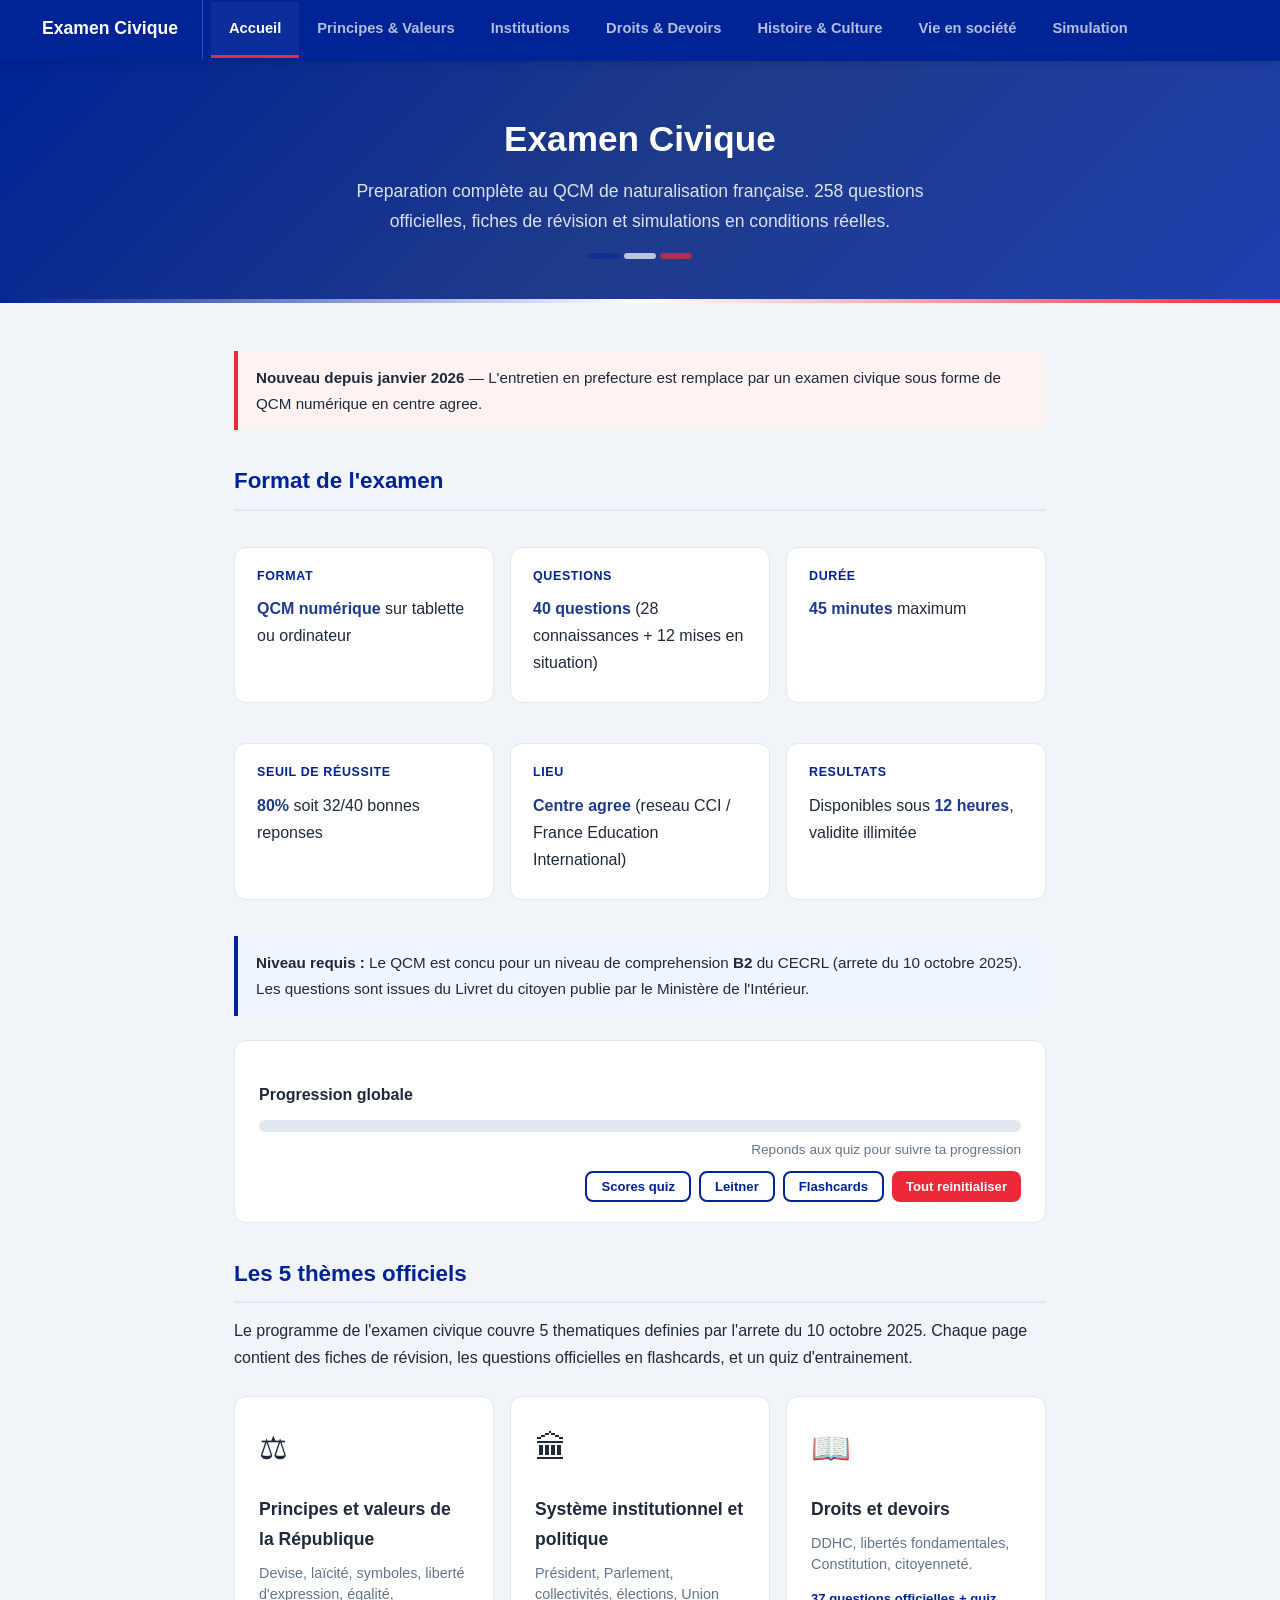
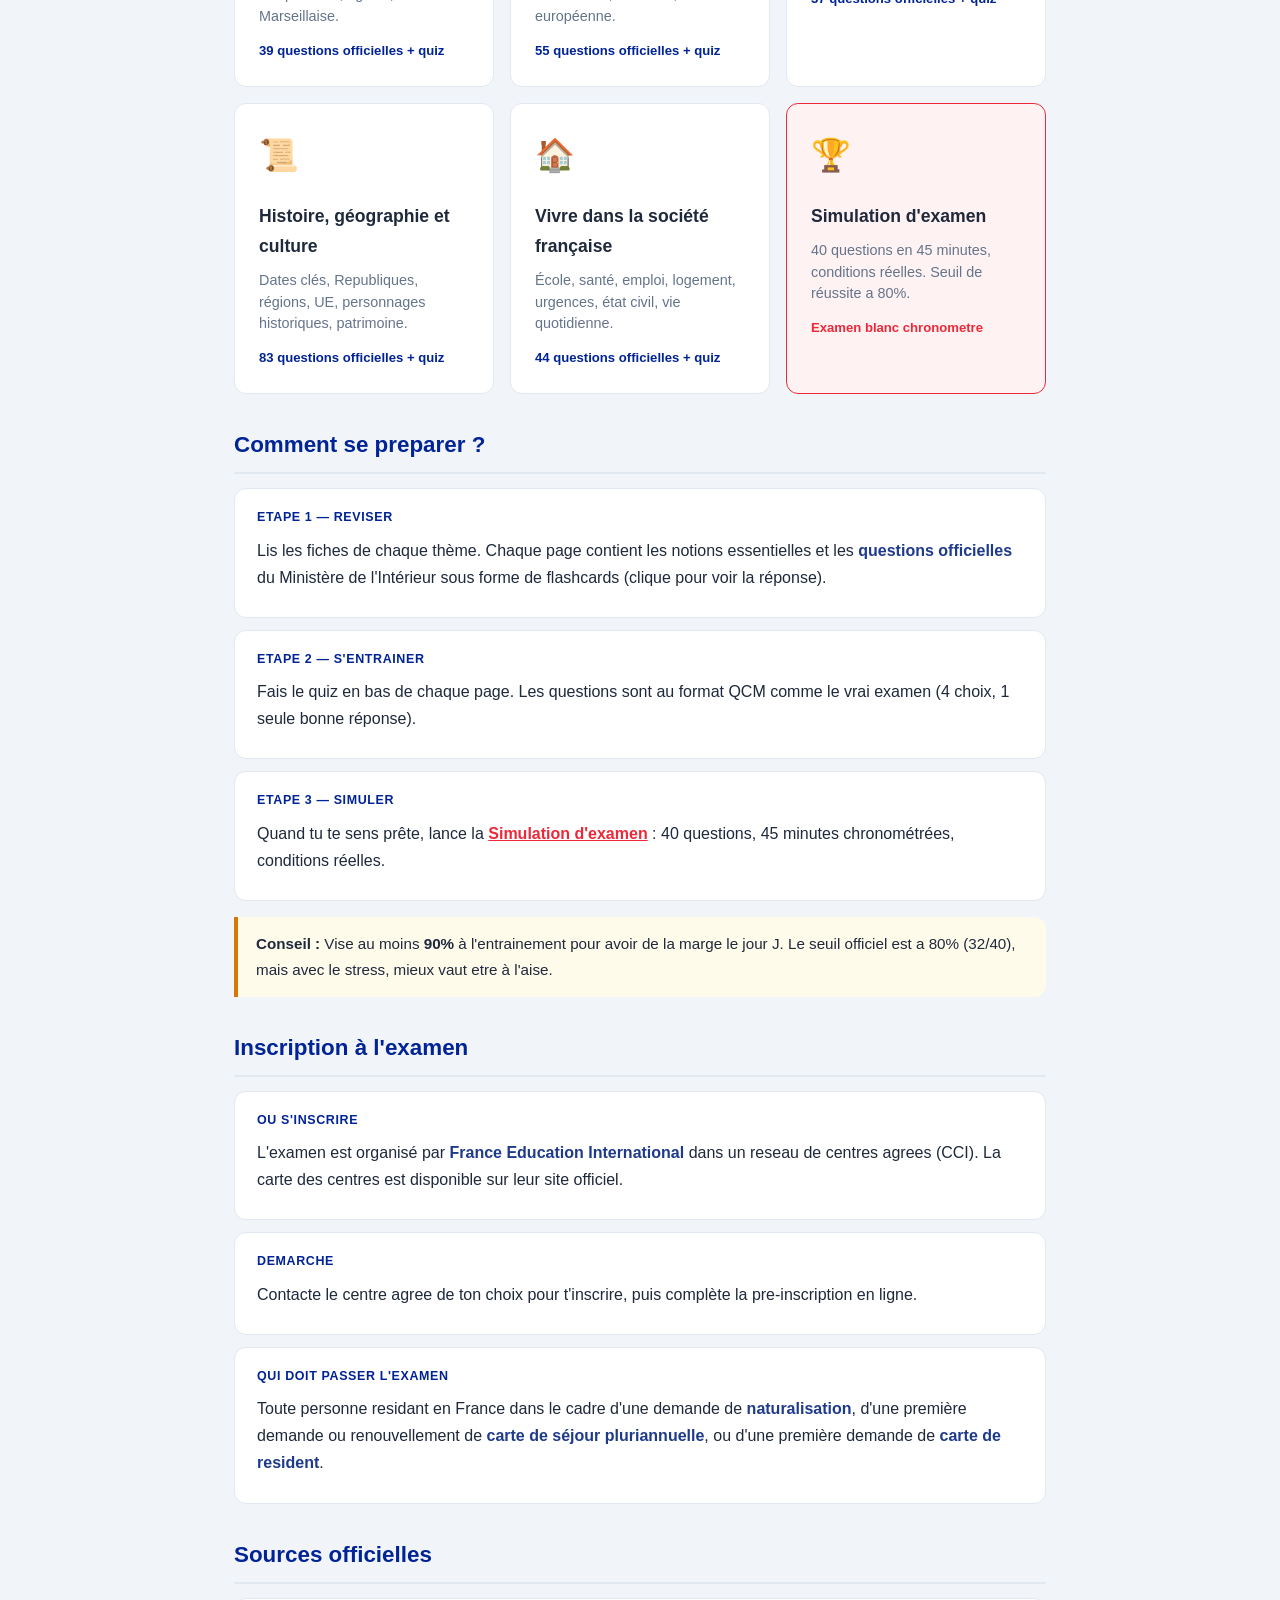
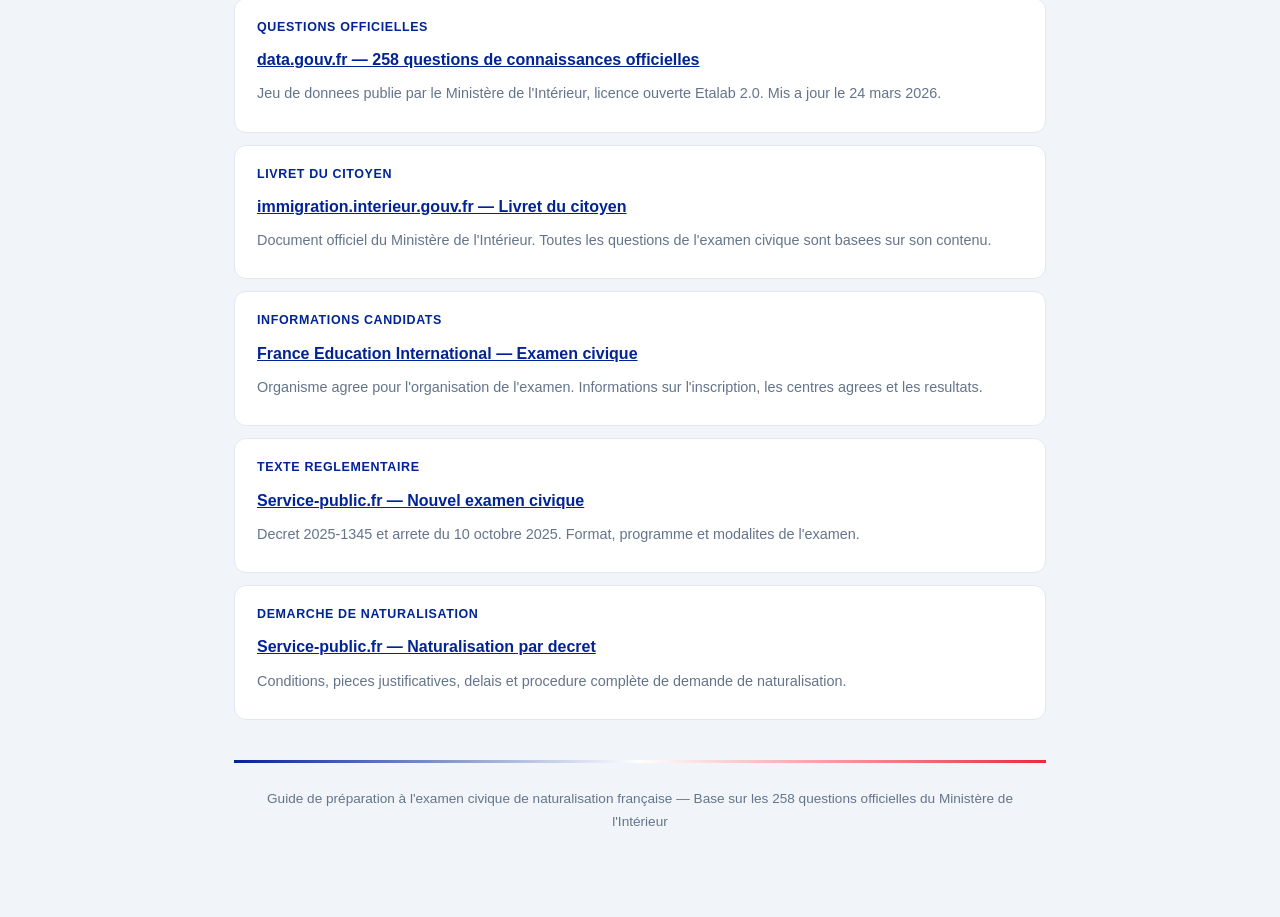
==== naturalisation/index.html @ 543a29cc "Hub Général: landing page + all hubs with safe-area fix for iPhone PWA" ====
<!DOCTYPE html>
<html lang="fr">
<head>
<meta charset="UTF-8">
<meta name="viewport" content="width=device-width, initial-scale=1.0">
<title>Examen Civique - Preparation Naturalisation Française</title>
<link rel="stylesheet" href="style.css">
</head>
<body>

<nav class="topnav">
  <a href="index.html" class="nav-brand">Examen Civique</a>
  <a href="index.html" class="active">Accueil</a>
  <a href="principes-valeurs.html">Principes & Valeurs</a>
  <a href="institutions.html">Institutions</a>
  <a href="droits-devoirs.html">Droits & Devoirs</a>
  <a href="histoire-culture.html">Histoire & Culture</a>
  <a href="vie-societe.html">Vie en société</a>
  <a href="simulation.html">Simulation</a>
</nav>

<div class="hero">
  <h1>Examen Civique</h1>
  <p>Preparation complète au QCM de naturalisation française. 258 questions officielles, fiches de révision et simulations en conditions réelles.</p>
  <div class="tricolore">
    <span class="b"></span><span class="w"></span><span class="r"></span>
  </div>
</div>

<div class="container">

  <div class="alert-box">
    <strong>Nouveau depuis janvier 2026</strong> — L'entretien en prefecture est remplace par un examen civique sous forme de QCM numérique en centre agree.
  </div>

  <h2>Format de l'examen</h2>

  <div class="cards-grid" style="grid-template-columns: repeat(auto-fill, minmax(200px, 1fr));">
    <div class="fact-card">
      <div class="label">Format</div>
      <p><strong>QCM numérique</strong> sur tablette ou ordinateur</p>
    </div>
    <div class="fact-card">
      <div class="label">Questions</div>
      <p><strong>40 questions</strong> (28 connaissances + 12 mises en situation)</p>
    </div>
    <div class="fact-card">
      <div class="label">Durée</div>
      <p><strong>45 minutes</strong> maximum</p>
    </div>
    <div class="fact-card">
      <div class="label">Seuil de réussite</div>
      <p><strong>80%</strong> soit 32/40 bonnes reponses</p>
    </div>
    <div class="fact-card">
      <div class="label">Lieu</div>
      <p><strong>Centre agree</strong> (reseau CCI / France Education International)</p>
    </div>
    <div class="fact-card">
      <div class="label">Resultats</div>
      <p>Disponibles sous <strong>12 heures</strong>, validite illimitée</p>
    </div>
  </div>

  <div class="info-box">
    <strong>Niveau requis :</strong> Le QCM est concu pour un niveau de comprehension <strong>B2</strong> du CECRL (arrete du 10 octobre 2025). Les questions sont issues du Livret du citoyen publie par le Ministère de l'Intérieur.
  </div>

  <div class="progress-wrap">
    <h3>Progression globale</h3>
    <div class="progress-bar-bg">
      <div class="progress-bar-fill" id="global-progress-fill" style="width: 0%"></div>
    </div>
    <div class="progress-text" id="global-progress-text">Reponds aux quiz pour suivre ta progression</div>
    <div style="margin-top: 10px; text-align: right; display: flex; gap: 8px; justify-content: flex-end; flex-wrap: wrap;">
      <button class="btn-outline btn" style="font-size: 0.82em; padding: 6px 14px;" onclick="if(confirm('Reinitialiser les scores des quiz ?')){Progress.reset(); location.reload();}">Scores quiz</button>
      <button class="btn-outline btn" style="font-size: 0.82em; padding: 6px 14px;" onclick="if(confirm('Reinitialiser la repetition espacee (Leitner) ?')){Leitner.reset(); location.reload();}">Leitner</button>
      <button class="btn-outline btn" style="font-size: 0.82em; padding: 6px 14px;" onclick="if(confirm('Reinitialiser le marquage des flashcards ?')){FlashMastery.reset(); location.reload();}">Flashcards</button>
      <button class="btn btn-rouge" style="font-size: 0.82em; padding: 6px 14px;" onclick="if(confirm('Tout reinitialiser ? Scores, Leitner et flashcards seront effaces.')){Progress.reset(); Leitner.reset(); FlashMastery.reset(); location.reload();}">Tout reinitialiser</button>
    </div>
  </div>

  <h2>Les 5 thèmes officiels</h2>
  <p>Le programme de l'examen civique couvre 5 thematiques definies par l'arrete du 10 octobre 2025. Chaque page contient des fiches de révision, les questions officielles en flashcards, et un quiz d'entrainement.</p>

  <div class="cards-grid">
    <a href="principes-valeurs.html" class="topic-card">
      <span class="card-emoji">&#9878;</span>
      <h3>Principes et valeurs de la République</h3>
      <p>Devise, laïcité, symboles, liberté d'expression, égalité, Marseillaise.</p>
      <div class="card-count">39 questions officielles + quiz</div>
      <div class="card-mastery" data-mastery="principes"></div>
    </a>
    <a href="institutions.html" class="topic-card">
      <span class="card-emoji">&#127963;</span>
      <h3>Système institutionnel et politique</h3>
      <p>Président, Parlement, collectivités, élections, Union européenne.</p>
      <div class="card-count">55 questions officielles + quiz</div>
      <div class="card-mastery" data-mastery="institutions"></div>
    </a>
    <a href="droits-devoirs.html" class="topic-card">
      <span class="card-emoji">&#128214;</span>
      <h3>Droits et devoirs</h3>
      <p>DDHC, libertés fondamentales, Constitution, citoyenneté.</p>
      <div class="card-count">37 questions officielles + quiz</div>
      <div class="card-mastery" data-mastery="droits"></div>
    </a>
    <a href="histoire-culture.html" class="topic-card">
      <span class="card-emoji">&#128220;</span>
      <h3>Histoire, géographie et culture</h3>
      <p>Dates clés, Republiques, régions, UE, personnages historiques, patrimoine.</p>
      <div class="card-count">83 questions officielles + quiz</div>
      <div class="card-mastery" data-mastery="histoire"></div>
    </a>
    <a href="vie-societe.html" class="topic-card">
      <span class="card-emoji">&#127968;</span>
      <h3>Vivre dans la société française</h3>
      <p>École, santé, emploi, logement, urgences, état civil, vie quotidienne.</p>
      <div class="card-count">44 questions officielles + quiz</div>
      <div class="card-mastery" data-mastery="vie"></div>
    </a>
    <a href="simulation.html" class="topic-card" style="border-color: var(--rouge); background: var(--rouge-bg);">
      <span class="card-emoji">&#127942;</span>
      <h3>Simulation d'examen</h3>
      <p>40 questions en 45 minutes, conditions réelles. Seuil de réussite a 80%.</p>
      <div class="card-count" style="color: var(--rouge);">Examen blanc chronometre</div>
    </a>
  </div>

  <h2>Comment se preparer ?</h2>

  <div class="fact-card">
    <div class="label">Etape 1 — Reviser</div>
    <p>Lis les fiches de chaque thème. Chaque page contient les notions essentielles et les <strong>questions officielles</strong> du Ministère de l'Intérieur sous forme de flashcards (clique pour voir la réponse).</p>
  </div>
  <div class="fact-card">
    <div class="label">Etape 2 — S'entrainer</div>
    <p>Fais le quiz en bas de chaque page. Les questions sont au format QCM comme le vrai examen (4 choix, 1 seule bonne réponse).</p>
  </div>
  <div class="fact-card">
    <div class="label">Etape 3 — Simuler</div>
    <p>Quand tu te sens prête, lance la <a href="simulation.html" style="color:var(--rouge);font-weight:700;">Simulation d'examen</a> : 40 questions, 45 minutes chronométrées, conditions réelles.</p>
  </div>

  <div class="tip-box">
    <strong>Conseil :</strong> Vise au moins <strong>90%</strong> à l'entrainement pour avoir de la marge le jour J. Le seuil officiel est a 80% (32/40), mais avec le stress, mieux vaut etre à l'aise.
  </div>

  <h2>Inscription à l'examen</h2>

  <div class="fact-card">
    <div class="label">Ou s'inscrire</div>
    <p>L'examen est organisé par <strong>France Education International</strong> dans un reseau de centres agrees (CCI). La carte des centres est disponible sur leur site officiel.</p>
  </div>
  <div class="fact-card">
    <div class="label">Demarche</div>
    <p>Contacte le centre agree de ton choix pour t'inscrire, puis complète la pre-inscription en ligne.</p>
  </div>
  <div class="fact-card">
    <div class="label">Qui doit passer l'examen</div>
    <p>Toute personne residant en France dans le cadre d'une demande de <strong>naturalisation</strong>, d'une première demande ou renouvellement de <strong>carte de séjour pluriannuelle</strong>, ou d'une première demande de <strong>carte de resident</strong>.</p>
  </div>

  <h2>Sources officielles</h2>

  <div class="fact-card">
    <div class="label">Questions officielles</div>
    <p><a href="https://www.data.gouv.fr/datasets/examen-civique-naturalisation-questions-de-connaissances-officielles-et-propositions-de-reponses" target="_blank" style="color:var(--bleu);font-weight:600;">data.gouv.fr — 258 questions de connaissances officielles</a></p>
    <p style="font-size:0.9em;color:var(--muted);">Jeu de donnees publie par le Ministère de l'Intérieur, licence ouverte Etalab 2.0. Mis a jour le 24 mars 2026.</p>
  </div>
  <div class="fact-card">
    <div class="label">Livret du citoyen</div>
    <p><a href="https://www.immigration.interieur.gouv.fr/Integration-et-Acces-a-la-nationalite/La-nationalite-francaise/Le-livret-du-citoyen" target="_blank" style="color:var(--bleu);font-weight:600;">immigration.interieur.gouv.fr — Livret du citoyen</a></p>
    <p style="font-size:0.9em;color:var(--muted);">Document officiel du Ministère de l'Intérieur. Toutes les questions de l'examen civique sont basees sur son contenu.</p>
  </div>
  <div class="fact-card">
    <div class="label">Informations candidats</div>
    <p><a href="https://www.france-education-international.fr/examen-civique/examen-civique-informations-pour-les-candidats?langue=fr" target="_blank" style="color:var(--bleu);font-weight:600;">France Education International — Examen civique</a></p>
    <p style="font-size:0.9em;color:var(--muted);">Organisme agree pour l'organisation de l'examen. Informations sur l'inscription, les centres agrees et les resultats.</p>
  </div>
  <div class="fact-card">
    <div class="label">Texte reglementaire</div>
    <p><a href="https://www.service-public.gouv.fr/particuliers/actualites/A18713" target="_blank" style="color:var(--bleu);font-weight:600;">Service-public.fr — Nouvel examen civique</a></p>
    <p style="font-size:0.9em;color:var(--muted);">Decret 2025-1345 et arrete du 10 octobre 2025. Format, programme et modalites de l'examen.</p>
  </div>
  <div class="fact-card">
    <div class="label">Demarche de naturalisation</div>
    <p><a href="https://www.service-public.gouv.fr/particuliers/vosdroits/F2213" target="_blank" style="color:var(--bleu);font-weight:600;">Service-public.fr — Naturalisation par decret</a></p>
    <p style="font-size:0.9em;color:var(--muted);">Conditions, pieces justificatives, delais et procedure complète de demande de naturalisation.</p>
  </div>

  <div class="footer">
    Guide de préparation à l'examen civique de naturalisation française &mdash; Base sur les 258 questions officielles du Ministère de l'Intérieur
  </div>
</div>

<script src="quiz-engine.js"></script>
</body>
</html>
---- naturalisation/style.css ----
:root {
  --bleu: #002395;
  --bleu-light: #1e3a8a;
  --bleu-bg: #eff6ff;
  --bleu-border: #bfdbfe;
  --rouge: #ED2939;
  --rouge-light: #dc2626;
  --rouge-bg: #fef2f2;
  --rouge-border: #fecaca;
  --bg: #ffffff;
  --card: #f8fafc;
  --border: #e2e8f0;
  --text: #1e293b;
  --muted: #64748b;
  --green: #16a34a;
  --green-bg: #f0fdf4;
  --green-border: #bbf7d0;
  --orange: #d97706;
  --orange-bg: #fffbeb;
  --orange-border: #fde68a;
  --radius: 12px;
}

* { margin: 0; padding: 0; box-sizing: border-box; }

body {
  font-family: -apple-system, BlinkMacSystemFont, 'Segoe UI', Helvetica, Arial, sans-serif;
  background: #f1f5f9; color: var(--text); line-height: 1.7;
  min-height: 100vh;
}

/* ---- NAV ---- */
.topnav {
  background: var(--bleu);
  padding: 0 24px;
  position: sticky; top: 0; z-index: 100;
  box-shadow: 0 2px 8px rgba(0,0,0,0.15);
  display: flex; align-items: center; gap: 0;
  overflow-x: auto; -webkit-overflow-scrolling: touch;
}
.topnav a {
  color: rgba(255,255,255,0.7); text-decoration: none;
  padding: 14px 18px; font-size: 0.92em; font-weight: 600;
  white-space: nowrap; border-bottom: 3px solid transparent;
  transition: all 0.2s;
}
.topnav a:hover { color: #fff; background: rgba(255,255,255,0.08); }
.topnav a.active {
  color: #fff; border-bottom-color: var(--rouge);
  background: rgba(255,255,255,0.05);
}
.topnav .nav-brand {
  font-size: 1.1em; font-weight: 800; color: #fff;
  padding-right: 24px; margin-right: 8px;
  border-right: 1px solid rgba(255,255,255,0.2);
}

/* ---- HERO ---- */
.hero {
  background: linear-gradient(135deg, var(--bleu) 0%, #1e3a8a 50%, #1e40af 100%);
  padding: 48px 24px 36px; text-align: center; color: #fff;
  position: relative; overflow: hidden;
}
.hero::after {
  content: ''; position: absolute; bottom: 0; left: 0; right: 0; height: 4px;
  background: linear-gradient(90deg, var(--bleu), #fff, var(--rouge));
}
.hero h1 { font-size: 2.2em; font-weight: 800; margin-bottom: 8px; }
.hero p { color: rgba(255,255,255,0.85); font-size: 1.1em; max-width: 600px; margin: 0 auto; }
.hero .tricolore {
  display: inline-flex; gap: 4px; margin-top: 16px;
}
.hero .tricolore span {
  width: 32px; height: 6px; border-radius: 3px;
}
.hero .tricolore .b { background: var(--bleu); opacity: 0.5; }
.hero .tricolore .w { background: #fff; opacity: 0.7; }
.hero .tricolore .r { background: var(--rouge); opacity: 0.7; }

/* ---- PAGE HERO (smaller) ---- */
.page-hero {
  background: linear-gradient(135deg, var(--bleu) 0%, #1e40af 100%);
  padding: 32px 24px 24px; color: #fff;
  position: relative;
}
.page-hero::after {
  content: ''; position: absolute; bottom: 0; left: 0; right: 0; height: 3px;
  background: linear-gradient(90deg, var(--bleu), #fff, var(--rouge));
}
.page-hero h1 { font-size: 1.8em; font-weight: 800; }
.page-hero p { color: rgba(255,255,255,0.8); font-size: 1em; margin-top: 4px; }
.page-hero .emoji { font-size: 1.6em; margin-right: 8px; }

/* ---- LAYOUT ---- */
.container {
  max-width: 860px; margin: 0 auto; padding: 32px 24px 60px;
}

/* ---- CARDS INDEX ---- */
.cards-grid {
  display: grid; grid-template-columns: repeat(auto-fill, minmax(260px, 1fr));
  gap: 16px; margin: 24px 0;
}
.topic-card {
  background: var(--bg); border: 1px solid var(--border);
  border-radius: var(--radius); padding: 24px;
  text-decoration: none; color: var(--text);
  transition: all 0.2s; position: relative; overflow: hidden;
}
.topic-card:hover {
  border-color: var(--bleu); transform: translateY(-2px);
  box-shadow: 0 8px 24px rgba(0,0,0,0.08);
}
.topic-card .card-emoji { font-size: 2em; margin-bottom: 12px; display: block; }
.topic-card h3 { font-size: 1.1em; font-weight: 700; margin-bottom: 6px; }
.topic-card p { font-size: 0.9em; color: var(--muted); line-height: 1.5; }
.topic-card .card-count {
  margin-top: 12px; font-size: 0.82em; color: var(--bleu);
  font-weight: 600;
}

/* ---- PROGRESS BAR ---- */
.progress-wrap {
  background: var(--bg); border: 1px solid var(--border);
  border-radius: var(--radius); padding: 20px 24px; margin: 24px 0;
}
.progress-wrap h3 { font-size: 1em; font-weight: 700; margin-bottom: 12px; }
.progress-bar-bg {
  background: #e2e8f0; border-radius: 8px; height: 12px; overflow: hidden;
}
.progress-bar-fill {
  height: 100%; border-radius: 8px;
  background: linear-gradient(90deg, var(--bleu), var(--rouge));
  transition: width 0.5s ease;
}
.progress-text {
  font-size: 0.85em; color: var(--muted); margin-top: 6px; text-align: right;
}

/* ---- CONTENT ---- */
h2 {
  font-size: 1.4em; font-weight: 700; margin: 32px 0 14px;
  padding-bottom: 8px; border-bottom: 2px solid var(--border);
  color: var(--bleu);
}
h2:first-child { margin-top: 0; }
h3 { font-size: 1.1em; font-weight: 700; margin: 20px 0 8px; color: var(--text); }
p { margin: 8px 0; }

/* ---- INFO/ALERT BOXES ---- */
.info-box {
  background: var(--bleu-bg); border-left: 4px solid var(--bleu);
  border-radius: 0 var(--radius) var(--radius) 0;
  padding: 14px 18px; margin: 16px 0; font-size: 0.95em;
}
.alert-box {
  background: var(--rouge-bg); border-left: 4px solid var(--rouge);
  border-radius: 0 var(--radius) var(--radius) 0;
  padding: 14px 18px; margin: 16px 0; font-size: 0.95em;
}
.success-box {
  background: var(--green-bg); border-left: 4px solid var(--green);
  border-radius: 0 var(--radius) var(--radius) 0;
  padding: 14px 18px; margin: 16px 0; font-size: 0.95em;
}
.tip-box {
  background: var(--orange-bg); border-left: 4px solid var(--orange);
  border-radius: 0 var(--radius) var(--radius) 0;
  padding: 14px 18px; margin: 16px 0; font-size: 0.95em;
}

/* ---- FACT CARDS ---- */
.fact-card {
  background: var(--bg); border: 1px solid var(--border);
  border-radius: var(--radius); padding: 18px 22px; margin: 12px 0;
  transition: border-color 0.2s;
}
.fact-card:hover { border-color: var(--bleu-border); }
.fact-card .label {
  font-size: 0.78em; font-weight: 700; text-transform: uppercase;
  letter-spacing: 0.05em; color: var(--bleu); margin-bottom: 6px;
}
.fact-card strong { color: var(--bleu-light); }

/* ---- KEY-VALUE LIST ---- */
.kv-list { list-style: none; margin: 12px 0; }
.kv-list li {
  padding: 10px 16px; border-bottom: 1px solid var(--border);
  display: flex; gap: 12px; align-items: baseline;
  font-size: 0.95em;
}
.kv-list li:last-child { border-bottom: none; }
.kv-list .key {
  font-weight: 700; color: var(--bleu); min-width: 140px; flex-shrink: 0;
}

/* ---- TIMELINE ---- */
.timeline { margin: 20px 0; position: relative; padding-left: 32px; }
.timeline::before {
  content: ''; position: absolute; left: 12px; top: 0; bottom: 0;
  width: 3px; background: linear-gradient(to bottom, var(--bleu), var(--rouge));
  border-radius: 2px;
}
.timeline-item { margin: 16px 0; position: relative; }
.timeline-item::before {
  content: ''; position: absolute; left: -26px; top: 6px;
  width: 12px; height: 12px; background: var(--bleu);
  border: 3px solid var(--bleu-bg); border-radius: 50%;
}
.timeline-item .date {
  font-weight: 800; color: var(--rouge); font-size: 0.95em;
}
.timeline-item .event { margin-top: 2px; font-size: 0.95em; }

/* ---- TABLE ---- */
.data-table {
  width: 100%; border-collapse: collapse; margin: 16px 0;
  font-size: 0.92em;
}
.data-table th {
  text-align: left; padding: 10px 14px; background: var(--bleu);
  color: #fff; font-weight: 600; font-size: 0.9em;
}
.data-table td {
  padding: 10px 14px; border-bottom: 1px solid var(--border);
}
.data-table tr:hover td { background: var(--bleu-bg); }

/* ---- FLASHCARD ---- */
.flashcard {
  background: var(--bg); border: 2px solid var(--border);
  border-radius: var(--radius); padding: 24px;
  margin: 12px 0; cursor: pointer;
  transition: all 0.3s;
}
.flashcard:hover { border-color: var(--bleu); }
.flashcard .question {
  font-weight: 700; font-size: 1.05em; color: var(--bleu);
}
.flashcard .answer {
  display: none; margin-top: 12px; padding-top: 12px;
  border-top: 1px dashed var(--border);
}
.flashcard.open .answer { display: block; }
.flashcard .reveal-hint {
  font-size: 0.82em; color: var(--muted); margin-top: 8px;
}
.flashcard.open .reveal-hint { display: none; }

/* Answer formatting */
.flashcard .answer-key {
  display: block;
  font-size: 1.15em;
  font-weight: 700;
  color: var(--green);
  line-height: 1.5;
  padding: 8px 14px;
  background: var(--green-bg);
  border-radius: 8px;
  border-left: 4px solid var(--green);
}
.flashcard .answer-points {
  list-style: none;
  margin: 0;
  padding: 0;
  display: flex;
  flex-direction: column;
  gap: 6px;
}
.flashcard .answer-points li {
  padding: 8px 14px;
  background: var(--green-bg);
  border-radius: 8px;
  border-left: 4px solid var(--green);
  font-size: 0.97em;
  line-height: 1.5;
  color: var(--text);
}
.flashcard .answer-points li strong,
.flashcard .answer-key strong {
  color: var(--bleu);
}

/* ---- QUIZ ---- */
.quiz-section {
  background: var(--card); border: 2px solid var(--border);
  border-radius: 16px; padding: 28px; margin: 32px 0;
}
.quiz-section h2 {
  border: none; margin: 0 0 20px; padding: 0;
  color: var(--bleu);
}
.quiz-question {
  background: var(--bg); border: 1px solid var(--border);
  border-radius: var(--radius); padding: 20px; margin: 14px 0;
}
.quiz-question .q-text {
  font-weight: 700; margin-bottom: 12px; font-size: 1em;
}
.quiz-question .q-num {
  font-size: 0.8em; color: var(--muted); font-weight: 600;
  margin-bottom: 4px;
}
.quiz-options { list-style: none; display: flex; flex-direction: column; gap: 8px; }
.quiz-options li {
  padding: 10px 16px; border: 2px solid var(--border);
  border-radius: 8px; cursor: pointer; font-size: 0.95em;
  transition: all 0.2s;
}
.quiz-options li:hover { border-color: var(--bleu); background: var(--bleu-bg); }
.quiz-options li.selected { border-color: var(--bleu); background: var(--bleu-bg); font-weight: 600; }
.quiz-options li.correct {
  border-color: var(--green); background: var(--green-bg);
  font-weight: 600;
}
.quiz-options li.wrong {
  border-color: var(--rouge); background: var(--rouge-bg);
  opacity: 0.7;
}
.quiz-options li.disabled { pointer-events: none; }
.quiz-explanation {
  display: none; margin-top: 10px; padding: 10px 14px;
  background: var(--green-bg); border-radius: 8px;
  font-size: 0.9em; color: #166534;
}
.quiz-explanation.visible { display: block; }
.review-course-link {
  display: inline-block; margin-top: 6px; padding: 3px 10px;
  background: var(--bleu-bg); border: 1px solid var(--bleu-border);
  border-radius: 6px; font-size: 0.88em; color: var(--bleu);
  text-decoration: none; font-weight: 500;
}
.review-course-link:hover { background: var(--bleu-border); }
.quiz-tips {
  padding: 14px 18px; margin-bottom: 20px;
  background: var(--orange-bg); border: 1px solid var(--orange-border);
  border-radius: var(--radius); font-size: 0.9em;
}
.quiz-tips strong { color: var(--orange); }
.quiz-tips ul { margin: 6px 0 0 20px; }
.quiz-tips li { margin-bottom: 2px; }

.quiz-result {
  text-align: center; padding: 24px; margin-top: 20px;
  background: var(--bg); border-radius: var(--radius);
  border: 2px solid var(--border);
}
.quiz-result .score {
  font-size: 2.5em; font-weight: 800;
  background: linear-gradient(135deg, var(--bleu), var(--rouge));
  -webkit-background-clip: text; -webkit-text-fill-color: transparent;
}
.quiz-result .label { color: var(--muted); margin-top: 4px; }
.quiz-result .message { margin-top: 12px; font-weight: 600; font-size: 1.1em; }

.btn {
  display: inline-block; padding: 10px 24px;
  background: var(--bleu); color: #fff; border: none;
  border-radius: 8px; font-size: 0.95em; font-weight: 600;
  cursor: pointer; transition: all 0.2s; text-decoration: none;
}
.btn:hover { background: var(--bleu-light); transform: translateY(-1px); }
.btn-rouge { background: var(--rouge); }
.btn-rouge:hover { background: var(--rouge-light); }
.btn-outline {
  background: transparent; color: var(--bleu);
  border: 2px solid var(--bleu);
}
.btn-outline:hover { background: var(--bleu-bg); }

.btn-group { display: flex; gap: 12px; margin-top: 16px; flex-wrap: wrap; }

/* ---- TAG / BADGE ---- */
.tag {
  display: inline-block; padding: 3px 10px; border-radius: 20px;
  font-size: 0.78em; font-weight: 700;
}
.tag-bleu { background: var(--bleu-bg); color: var(--bleu); }
.tag-rouge { background: var(--rouge-bg); color: var(--rouge); }
.tag-green { background: var(--green-bg); color: var(--green); }
.tag-orange { background: var(--orange-bg); color: var(--orange); }

/* ---- FOOTER ---- */
.footer {
  text-align: center; padding: 24px; margin-top: 40px;
  border-top: 3px solid transparent;
  border-image: linear-gradient(90deg, var(--bleu), #fff, var(--rouge)) 1;
  font-size: 0.85em; color: var(--muted);
}

/* ---- TIMER ---- */
.timer-bar {
  position: sticky; top: 48px; z-index: 90;
  background: var(--bg); border-bottom: 1px solid var(--border);
  padding: 10px 24px; display: flex; align-items: center;
  justify-content: space-between;
}
.timer-bar .timer-display {
  font-size: 1.4em; font-weight: 800; font-family: 'SF Mono', Consolas, monospace;
  color: var(--bleu);
}
.timer-bar .timer-display.timer-warn { color: var(--orange); }
.timer-bar .timer-display.timer-up { color: var(--rouge); animation: pulse 1s infinite; }
@keyframes pulse { 0%, 100% { opacity: 1; } 50% { opacity: 0.5; } }
.timer-bar .timer-label { font-size: 0.9em; color: var(--muted); }
.timer-bar .timer-progress {
  font-size: 0.9em; font-weight: 600; color: var(--bleu);
}

/* ---- PASS/FAIL INDICATOR ---- */
.pass-indicator {
  display: inline-block; padding: 6px 20px; border-radius: 8px;
  font-weight: 800; font-size: 1.1em; margin-top: 8px;
}
.pass-indicator.pass { background: var(--green-bg); color: var(--green); border: 2px solid var(--green); }
.pass-indicator.fail { background: var(--rouge-bg); color: var(--rouge); border: 2px solid var(--rouge); }

/* ---- OFFICIAL QUESTION TAG ---- */
.official-tag {
  display: inline-block; padding: 2px 8px; border-radius: 4px;
  font-size: 0.72em; font-weight: 700; text-transform: uppercase;
  background: #fef3c7; color: #92400e; letter-spacing: 0.03em;
}

/* ---- PIEGE / TRAP WARNING ---- */
.piege-box {
  background: #fef3c7;
  border: 2px solid #f59e0b;
  border-radius: var(--radius);
  padding: 16px 20px;
  margin: 20px 0;
  font-size: 0.93em;
  position: relative;
}
.piege-box::before {
  content: 'PIEGE EXAMEN';
  display: inline-block;
  background: #f59e0b;
  color: #fff;
  font-size: 0.72em;
  font-weight: 800;
  padding: 2px 8px;
  border-radius: 4px;
  letter-spacing: 0.05em;
  margin-bottom: 8px;
}
.piege-box strong { color: #92400e; }
.piege-box ul { margin: 6px 0 0 16px; }
.piege-box li { margin: 4px 0; }

/* ---- GLOSSARY TOOLTIP ---- */
.glossary-term {
  border-bottom: 1.5px dashed var(--bleu);
  cursor: help;
  position: relative;
}
.glossary-term::after {
  content: attr(data-def);
  position: absolute;
  bottom: calc(100% + 6px);
  left: 50%;
  transform: translateX(-50%);
  background: var(--text);
  color: #fff;
  padding: 8px 12px;
  border-radius: 8px;
  font-size: 0.84em;
  line-height: 1.45;
  width: max-content;
  max-width: 280px;
  white-space: normal;
  pointer-events: none;
  opacity: 0;
  transition: opacity 0.2s;
  z-index: 50;
  box-shadow: 0 4px 12px rgba(0,0,0,0.15);
}
.glossary-term:hover::after,
.glossary-term:focus::after {
  opacity: 1;
}

/* ---- FLASHCARD MASTERY BUTTONS ---- */
.flash-mastery-btns {
  display: flex;
  gap: 8px;
  margin-top: 10px;
  justify-content: flex-end;
}
.flash-btn {
  border: 2px solid var(--border);
  background: var(--bg);
  border-radius: 8px;
  width: 36px;
  height: 36px;
  font-size: 1.1em;
  cursor: pointer;
  transition: all 0.2s;
  display: flex;
  align-items: center;
  justify-content: center;
}
.flash-btn:hover {
  transform: translateY(-1px);
}
.flash-know {
  color: var(--green);
}
.flash-know:hover {
  border-color: var(--green);
  background: var(--green-bg);
}
.flash-review {
  color: var(--rouge);
}
.flash-review:hover {
  border-color: var(--rouge);
  background: var(--rouge-bg);
}

/* Flashcard state indicators */
.flashcard.flash-known {
  border-color: var(--green-border);
  background: var(--green-bg);
}
.flashcard.flash-to-review {
  border-color: var(--orange-border);
  background: var(--orange-bg);
}

/* ---- MASTERY DISPLAY ---- */
#mastery-display {
  display: none;
  background: var(--bleu-bg);
  border: 1px solid var(--bleu-border);
  border-radius: var(--radius);
  padding: 12px 18px;
  margin: 20px 0;
  font-size: 0.92em;
  color: var(--bleu);
}
.card-mastery {
  display: none;
  font-size: 0.78em;
  color: var(--green);
  font-weight: 600;
  margin-top: 4px;
}

/* ---- RESPONSIVE ---- */
@media (max-width: 640px) {
  .topnav { padding: 0 12px; }
  .topnav a { padding: 12px 12px; font-size: 0.82em; }
  .hero { padding: 32px 16px 24px; }
  .hero h1 { font-size: 1.6em; }
  .page-hero { padding: 24px 16px 20px; }
  .page-hero h1 { font-size: 1.4em; }
  .container { padding: 20px 16px 40px; }
  .cards-grid { grid-template-columns: 1fr; }
  .kv-list li { flex-direction: column; gap: 2px; }
  .kv-list .key { min-width: auto; }
  .data-table { font-size: 0.82em; }
  .data-table th, .data-table td { padding: 8px 10px; }
}
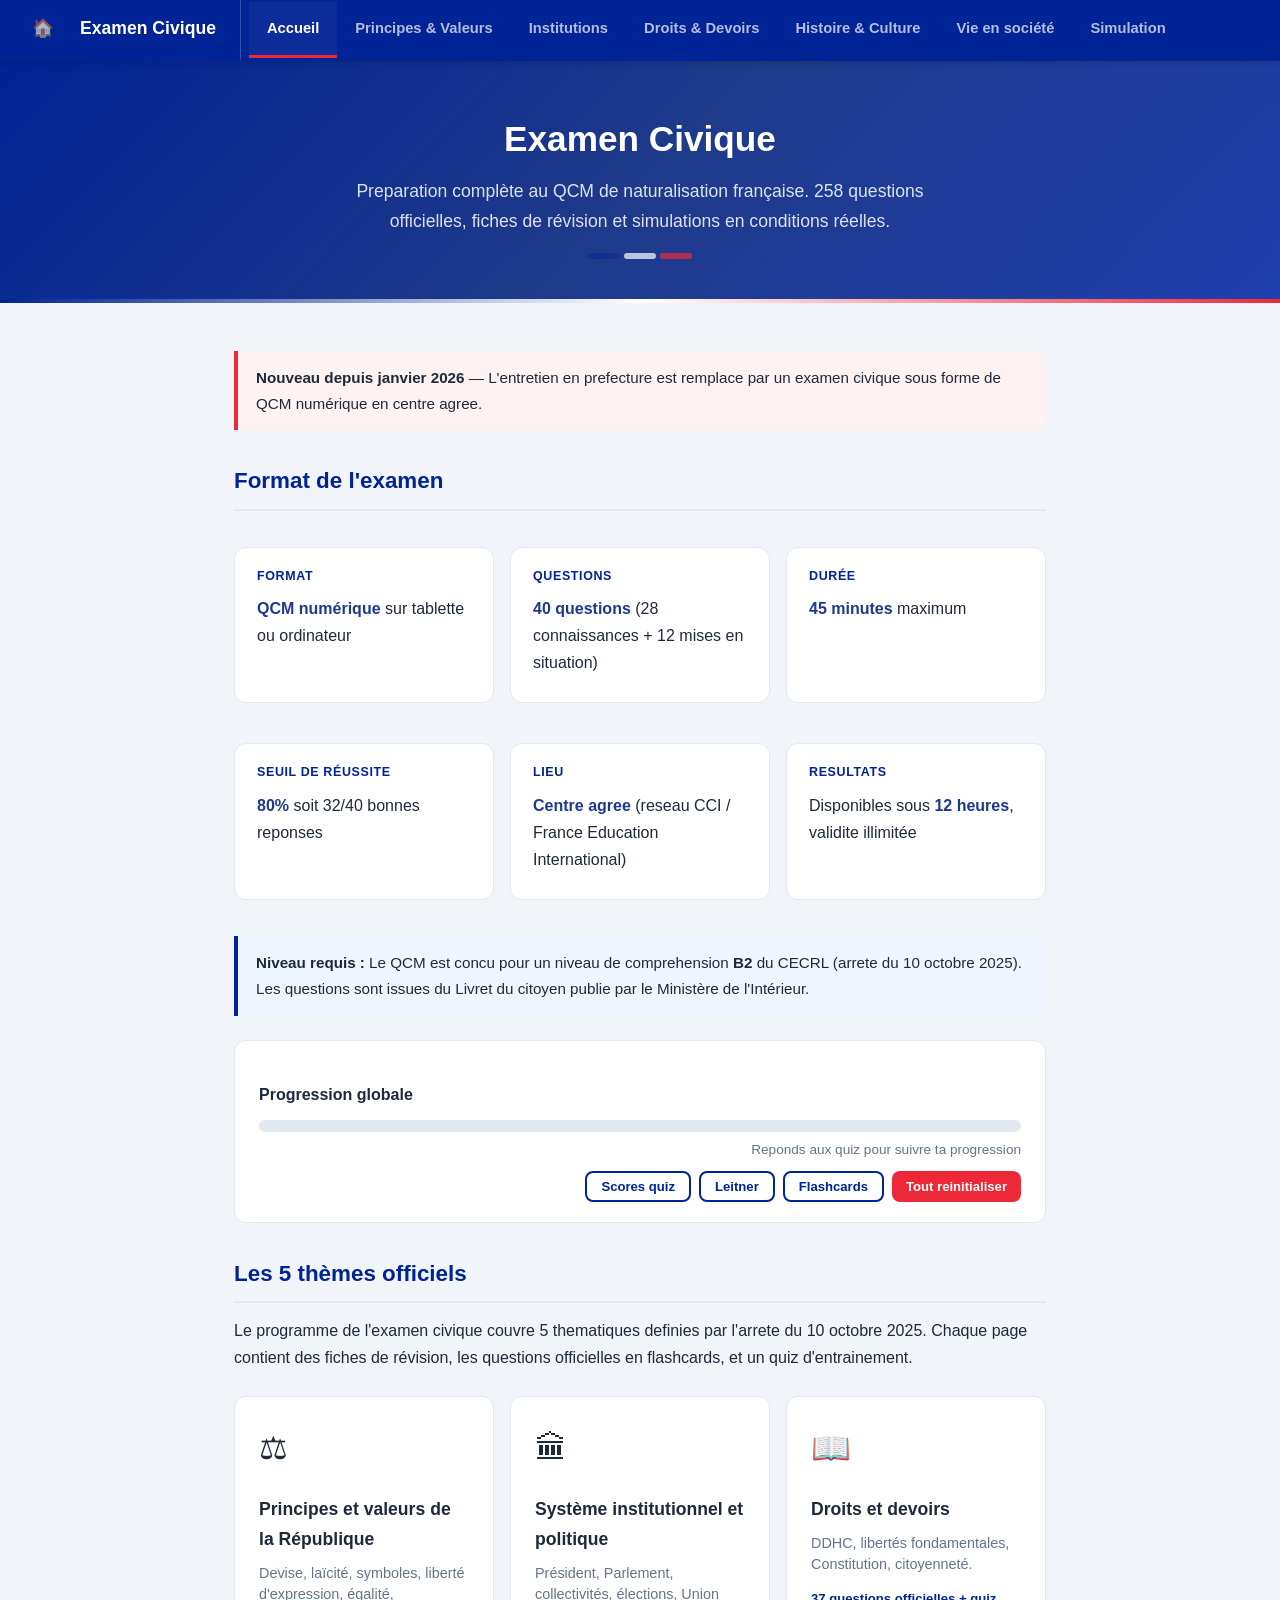
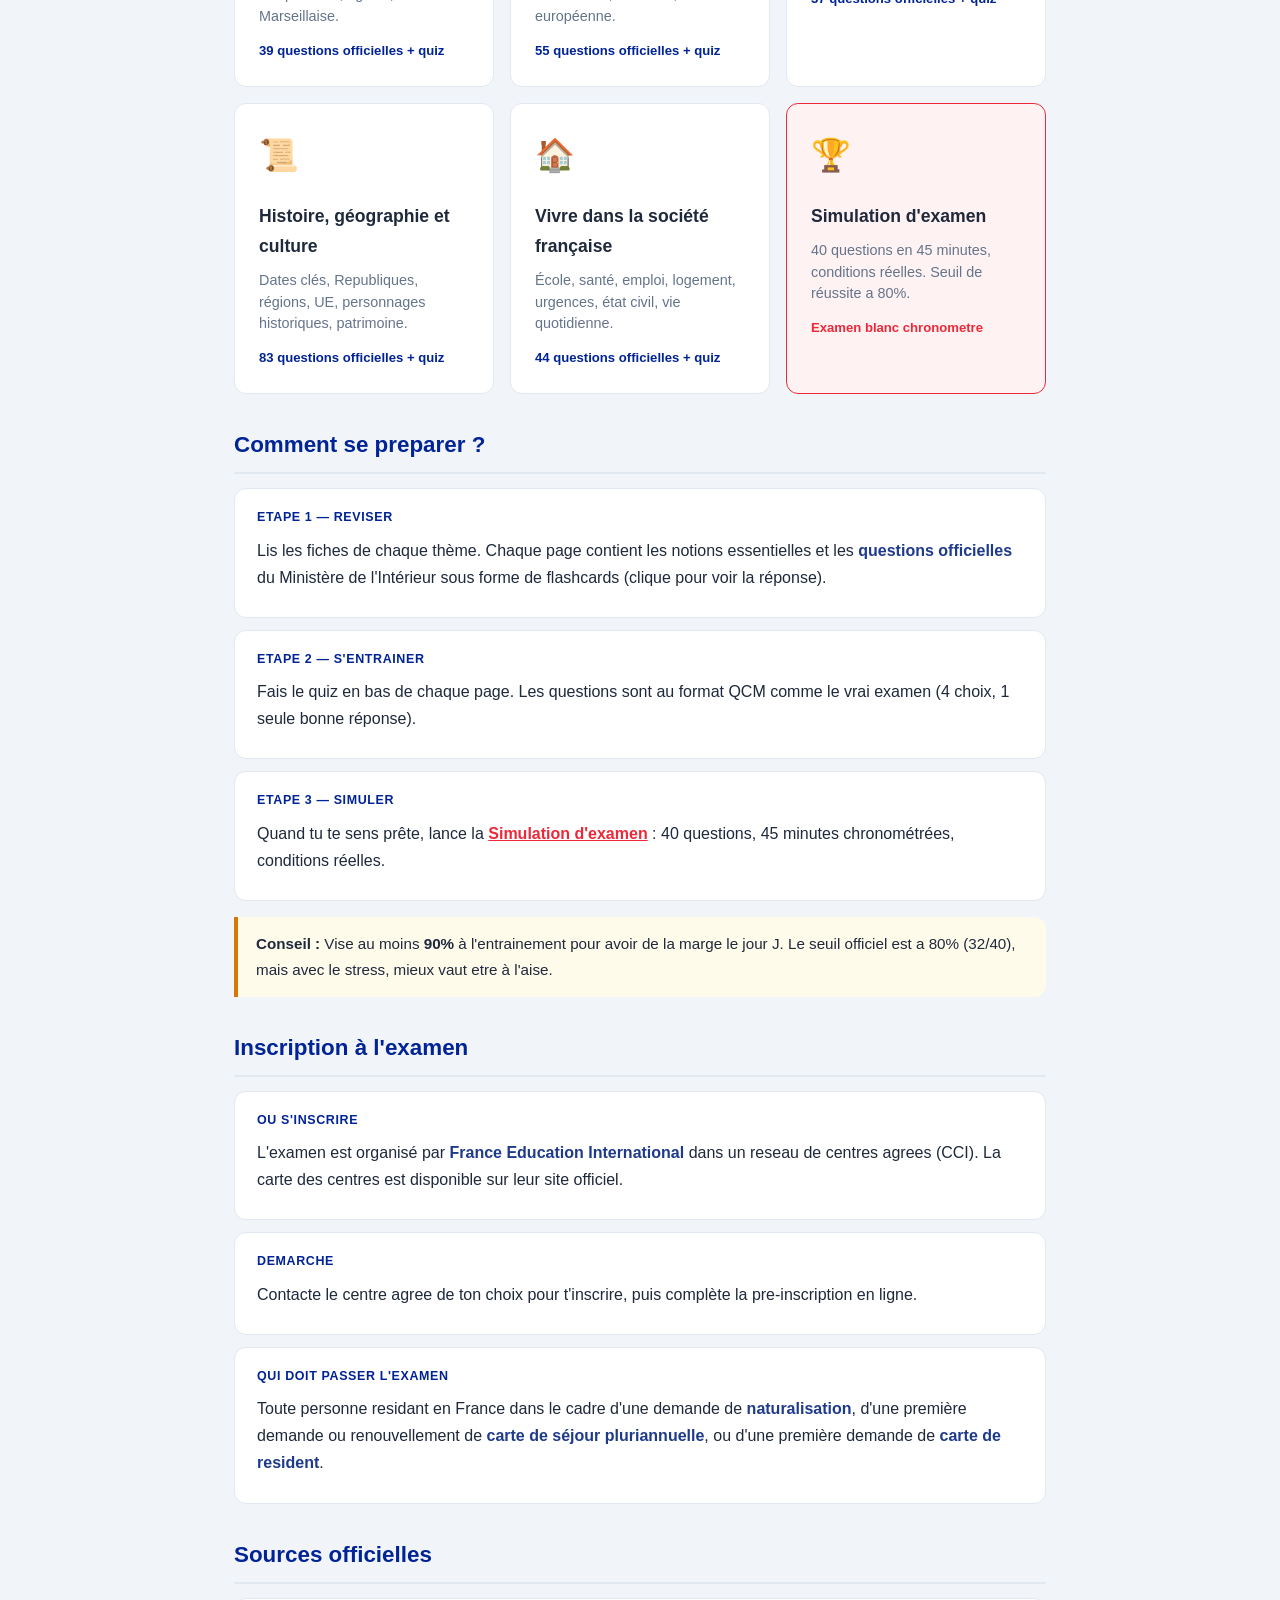
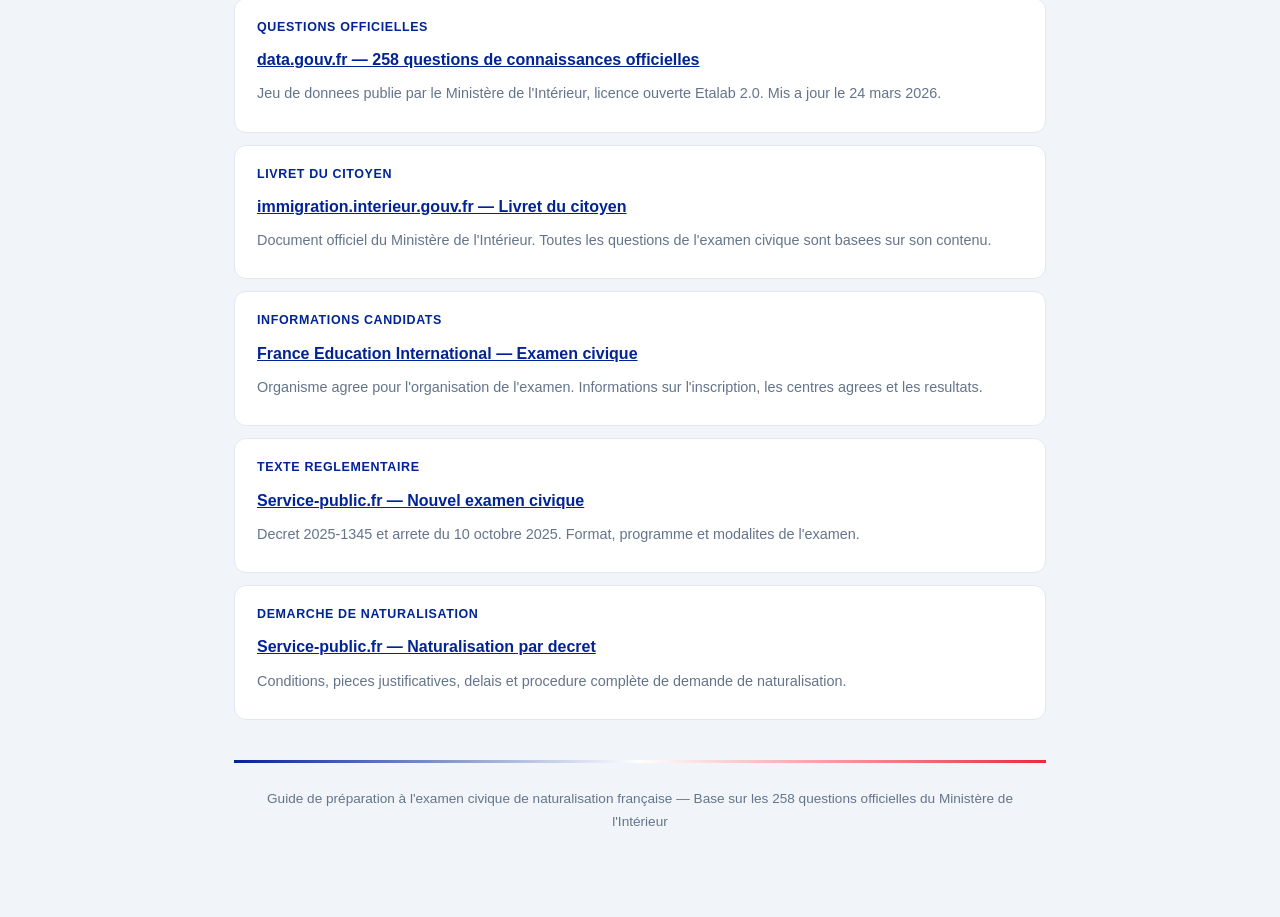
==== commit a386d4d7: "Fix safe-area on all hubs + add home button everywhere" ====
--- a/naturalisation/index.html
+++ b/naturalisation/index.html
@@ -2,13 +2,16 @@
 <html lang="fr">
 <head>
 <meta charset="UTF-8">
-<meta name="viewport" content="width=device-width, initial-scale=1.0">
+<meta name="apple-mobile-web-app-capable" content="yes">
+<meta name="apple-mobile-web-app-status-bar-style" content="black-translucent">
+<meta name="viewport" content="width=device-width, initial-scale=1.0, viewport-fit=cover">
 <title>Examen Civique - Preparation Naturalisation Française</title>
 <link rel="stylesheet" href="style.css">
 </head>
 <body>
 
 <nav class="topnav">
+  <a href="../" style="font-size:1.1rem;text-decoration:none;padding:4px 8px;border-radius:8px;transition:background .2s" title="Retour au Hub Général">🏠</a>
   <a href="index.html" class="nav-brand">Examen Civique</a>
   <a href="index.html" class="active">Accueil</a>
   <a href="principes-valeurs.html">Principes & Valeurs</a>
--- a/naturalisation/style.css
+++ b/naturalisation/style.css
@@ -32,7 +32,7 @@
 /* ---- NAV ---- */
 .topnav {
   background: var(--bleu);
-  padding: 0 24px;
+  padding: env(safe-area-inset-top,0px) 24px 0;
   position: sticky; top: 0; z-index: 100;
   box-shadow: 0 2px 8px rgba(0,0,0,0.15);
   display: flex; align-items: center; gap: 0;
